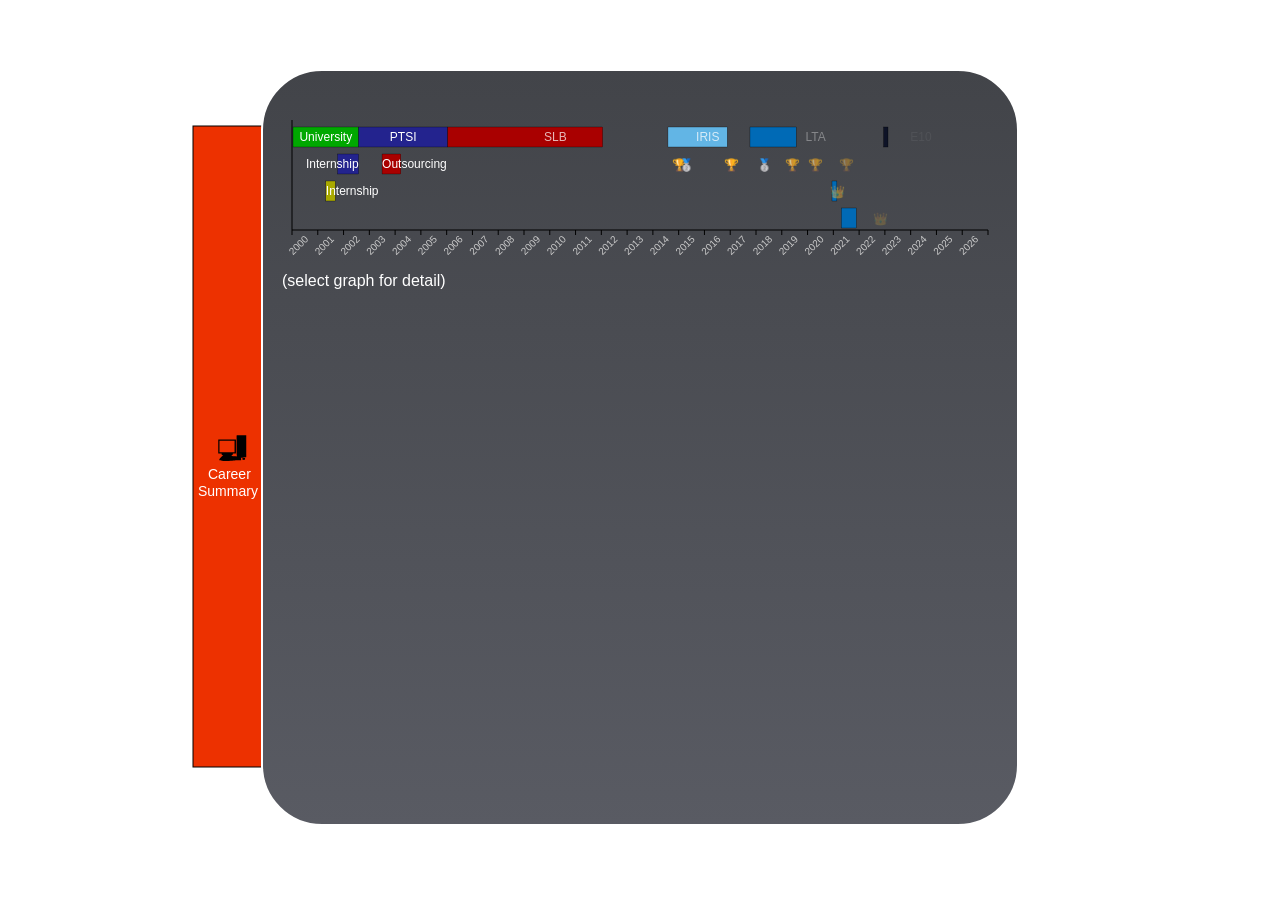
==== experienceRaphaelJS.html @ 3d3d7866 "Updates" ====
﻿<!DOCTYPE html>
<html xmlns="http://www.w3.org/1999/xhtml" height="100%">
<head>
    <title>Curriculum Vitae</title>
<!--    <script src="http://localhost:49689/raphael-min.js" type="text/javascript" charset="utf-8"></script>
    <script src="http://code.jquery.com/jquery-1.10.2.min.js" type="text/javascript" charset="utf-8"></script>
-->
	<script src="raphael-min.js" type="text/javascript" charset="utf-8"></script>
    <!-- <script src="jquery-1.10.2.min.js" type="text/javascript" charset="utf-8"></script> -->
	<script src="https://code.jquery.com/jquery-3.7.1.slim.min.js" integrity="sha256-kmHvs0B+OpCW5GVHUNjv9rOmY0IvSIRcf7zGUDTDQM8=" crossorigin="anonymous"></script>
	<script src="data.js" type="text/javascript" charset="utf-8"></script>
	<style type="text/css">
	#cvCanvas
	{
		-webkit-touch-callout: none;
		-webkit-user-select: none;
		-khtml-user-select: none;
		-moz-user-select: none;
		-ms-user-select: none;
		user-select: none;
	}
	</style>
</head>
<body style="background-color:background-color: rgba(255, 255, 255, 0);;margin:0;padding:0;" height="100%" onresize="onResize();">

<table width="100%" border="0" cellspacing="0" cellpadding="0">
	<tr>
		<td align="center">
			<table width="70%" border="0" cellspacing="0" cellpadding="0">
				<tr>
					<td>
						<div id="cvCanvas" style="width:100%;height:99vh;"></div>
					</td>
				</tr>
			</table>
		</td>
	</tr>
</table>

<!-- <div id="div_using" style="position: fixed !important; position: absolute; bottom: 1em;left: 1em;">
	<table width="100%" style="font: 12px Fontin-Sans, Arial; color: #fff">
		<tr>
			<td align="left">Using:</td>
		</tr>
	</table>
	<a href="http://raphaeljs.com/" target="_blank" tooltip="Raphael JS">
		<div style="width:50px; height:50px;">
			<svg viewBox="0 0 100 100" version="1.1" xmlns="http://www.w3.org/2000/svg" style="overflow: hidden; position: relative;"><desc style="-webkit-tap-highlight-color: rgba(0, 0, 0, 0);">Created with Raphaël 2.1.2</desc><defs style="-webkit-tap-highlight-color: rgba(0, 0, 0, 0);"></defs><path fill="#f89938" stroke="none" d="M49.973,94.128C44.760999999999996,94.128,39.86,92.099,36.174,88.411L11.424,63.661C7.734,59.976,5.701,55.074,5.701,49.859C5.701,44.643,7.734,39.74,11.425,36.053000000000004L36.175,11.304000000000006C39.861,7.617000000000006,44.76,5.589000000000006,49.973,5.589000000000006C55.185,5.589000000000006,60.086,7.617000000000006,63.772999999999996,11.303000000000006L88.52199999999999,36.05500000000001C92.21199999999999,39.73800000000001,94.24699999999999,44.641000000000005,94.24699999999999,49.858000000000004C94.24699999999999,55.075,92.21299999999998,59.977000000000004,88.52099999999999,63.663000000000004L63.772,88.411C60.086,92.099,55.185,94.128,49.973,94.128L49.973,94.128Z" style="-webkit-tap-highlight-color: rgba(0, 0, 0, 0);"></path><path fill="#3399ff" stroke="none" d="M33.014,23.398C33.014,14.032,40.607,6.439,49.973,6.439C59.34,6.439,66.932,14.032,66.932,23.398C66.932,32.765,59.34,40.357,49.973,40.357C40.606,40.358,33.014,32.765,33.014,23.398" style="-webkit-tap-highlight-color: rgba(0, 0, 0, 0);"></path><path fill="#333333" stroke="none" d="M93.816,61.314C96.046,57.943,97.24600000000001,53.994,97.24600000000001,49.859C97.24600000000001,44.288000000000004,95.07400000000001,39.053000000000004,91.13400000000001,35.121L64.707,8.691L64.69699999999999,8.701C60.92599999999999,4.924,55.71799999999999,2.5840000000000005,49.97199999999999,2.5840000000000005S39.019,4.925,35.249,8.702L35.24,8.692L8.813,35.118C4.872000000000001,39.055,2.7010000000000005,44.290000000000006,2.7010000000000005,49.859C2.7010000000000005,55.427,4.871,60.662000000000006,8.811,64.596L32.64,88.42500000000001C33.595,89.49700000000001,34.599000000000004,90.50000000000001,35.657000000000004,91.42200000000001C39.542,95.10300000000001,44.6,97.12700000000001,49.972,97.12700000000001C55.537,97.12700000000001,60.771,94.96000000000001,64.706,91.02300000000001L90.416,65.31400000000001C90.481,65.25000000000001,90.54599999999999,65.18400000000001,90.61099999999999,65.11900000000001L91.13199999999999,64.59900000000002C92.12499999999999,63.60800000000002,93.005,62.533000000000015,93.767,61.39200000000002C93.785,61.36700000000002,93.804,61.34300000000002,93.823,61.31800000000002L93.816,61.314ZM89.535,49.859C89.535,52.451,88.783,54.925000000000004,87.39099999999999,57.043C86.556,58.183,85.68499999999999,59.179,84.78699999999999,60.04L84.723,60.104C80.496,64.125,75.72,65.264,71.667,65.264C69.437,65.264,67.424,64.91799999999999,65.842,64.51899999999999C56.579,62.17899999999999,46.51,54.20799999999999,41.902,42.58299999999999C44.385,43.63199999999999,47.112,44.21199999999999,49.972,44.21199999999999C60.719,44.21199999999999,69.588,36.02499999999999,70.674,25.56199999999999L85.683,40.56999999999999C88.167,43.053,89.535,46.351,89.535,49.859ZM49.973,10.294C57.2,10.294,63.077,16.173000000000002,63.077,23.398C63.077,30.624,57.199,36.503,49.973,36.503C42.748,36.503,36.87,30.624000000000002,36.87,23.398C36.87,16.173,42.748,10.294,49.973,10.294ZM14.262,59.146C11.779,56.665,10.411000000000001,53.367000000000004,10.411000000000001,49.86C10.411000000000001,46.352,11.778000000000002,43.054,14.261000000000001,40.574L24.415,30.418999999999997C21.765,39.440999999999995,20.627,48.934999999999995,21.237,58.036C21.456,61.307,21.907999999999998,64.44500000000001,22.558,67.44L14.262,59.146ZM31.621,33.206C33.851,50.655,47.663,67.878,63.95399999999999,71.995C66.60799999999999,72.665,69.21,72.995,71.72699999999999,72.995C71.76299999999999,72.995,71.79999999999998,72.992,71.83599999999998,72.992L59.255999999999986,85.57300000000001C56.774999999999984,88.052,53.47799999999999,89.418,49.97199999999999,89.418C47.530999999999985,89.418,45.198999999999984,88.742,43.16699999999999,87.504L43.170999999999985,87.497C42.37099999999999,86.967,41.60899999999999,86.368,40.86799999999999,85.734C40.80999999999999,85.67699999999999,40.74799999999999,85.63,40.69099999999999,85.573L38.14899999999999,83.03099999999999C32.92199999999998,77.02999999999999,29.634999999999987,68.101,28.927999999999987,57.52099999999999C28.393,49.515,29.354,41.167,31.621,33.206" style="-webkit-tap-highlight-color: rgba(0, 0, 0, 0);"></path></svg>
		</div>
	</a>
</div> -->


<script type="text/javascript">
function WrapText(text, maxWidth)
{
	var words = text.split(" ");
	var t = paper.text(100, 100).attr('text-anchor', 'start');

	var tempText = "";
	for (var i=0; i<words.length; i++) {
	  t.attr("text", tempText + " " + words[i]);
	  if (t.getBBox().width > maxWidth) {
		tempText += "\n" + words[i];
	  } else {
		tempText += " " + words[i];
	  }
	}
	t.remove();
	return tempText;
}


function MonthDiff(d1, d2) {
    var months;
    months = (d2.getFullYear() - d1.getFullYear()) * 12;
    months -= d1.getMonth() + 1;
    months += d2.getMonth();
    return months <= 0 ? 0 : months;
}


function FormatProject(project) {
	var ret = project.description;
	if (project.tools)
		ret += "\nTools: " + project.tools;
	if (project.contextEngineering)
		ret += "\nContext Engineering: " + project.contextEngineering;
	if (project.languages)
		ret += "\nLanguages: " + project.languages;

	return ret;
}
function AssemblyTextForExperienceProjects(list) {
	return list.map((project, index) => FormatProject(project))
				.join('\n\t\n');
				// .reduce(function(pre, cur) {
				// 	return pre.concat(cur);
				// });
};

</script>


<script type="text/javascript">
	var buttonSize = 50;
	var mainWindowMargin = 70;
	var mainWindowRound = 60;

	var experienceYearStart = 2000;
	var experienceYearEnd = new Date().getFullYear();
	var experienceMonthEnd = new Date().getMonth() + 1;





	var graphPaddingLeft = 20;
	var graphPaddingBottom = 50;
	var numberGraphMarkersize = 9;
	var numberGraphMarkers = 5;
	var graphSeparator = 5;
	var selectedOptionColor = '#ED3100';

	var btnsFont = {font: "14px Fontin-Sans, Arial", fill: "#fff", "text-anchor": "start", opacity:0.3};
	var btnIconAttr = {fill: "#000", stroke: "none"};
	var defaultFontTitle = {font: "12px Arial", fill: "#fff", "text-anchor": "start"};
	var defaultFont = {font: "12px Arial", fill: "#ccc", "text-anchor": "start"};
	var experienceGraphFont = { font: "10px Arial", fill: "#ccc", "text-anchor": "middle" };
	var skillGraphFont = { font: "10px Arial", fill: "#ccc", "text-anchor": "end" };
	var graphFontYY = {font: "12px Arial", fill: "#ccc", "text-anchor": "start"};
	var graphFontXX = {font: "10px Arial", fill: "#ccc", "text-anchor": "end"};

	var windowRect = {
						x: mainWindowMargin + (mainWindowRound/2),
						y: mainWindowMargin + (mainWindowRound/2),
						w: $('#cvCanvas').width() - mainWindowMargin*2,
						//h: $('#cvCanvas').height() - mainWindowMargin*2
						h: document.documentElement.clientHeight - mainWindowMargin*2 - 5
					};
	var selectedOptionBtn = undefined;
	var selectedOptionTxt = undefined;
	var selectedOptionIcon = undefined;
	
	var workExperienceItem = new Array();
	var workExperienceLabel = null;
	var workExperienceLabelPosX = null;
	var workExperienceLabelPosY = null;
	var workExperienceDescription = null;
	var visibleMainControls = null;

	
	
	

	//verify if browser supports SVG
	if (!Raphael.svg && !Raphael.vml)
	{
		alert("Sorry. You browser does not support SVG or VML.");
	}
	else
	{
		// Creates canvas
		var paper = Raphael("cvCanvas", windowRect.w + mainWindowMargin*2, windowRect.h + mainWindowMargin*2); // id, w, h


		function showWorkExperienceDescription(pos) {
			var loc = WrapText(experience[pos].local, windowRect.w - (mainWindowMargin*3));
			var projectsText = AssemblyTextForExperienceProjects(experience[pos].projects);
			var desc = WrapText(projectsText, windowRect.w - (mainWindowMargin*3));
			
			var posLoc = workExperienceLabelPosY - 40 - ((loc.split("\n").length/2) * (12)) + (loc.split("\n").length * (16));
			var posDesc = workExperienceLabelPosY -
				((desc.split("\n").length/2) * (12)) + (desc.split("\n").length * (12 + 1));
			if (loc.split("\n").length > 1)
				posDesc += (loc.split("\n").length * 12);

			var animWE1 = Raphael.animation({x: workExperienceLabelPosX+30, opacity:0}, 200, 'linear',
				function() { this.attr({ x:workExperienceLabelPosX, y: posLoc, text: loc })});
			var animWE2 = Raphael.animation({opacity:1}, 0, 'linear',
				function() { workExperienceDescription.attr({ opacity:1, text: desc, y: posDesc })});
			var animated1 = workExperienceLabel.animate(animWE1); // run the given animation immediately
			var animated2 = workExperienceLabel.animate(animWE2.delay(300)); // r

			
			workExperienceDescription.animateWith(animated1, animWE1, {opacity:0}); // run the given animation immediately
		}
		function SetWorkExperience() {
			var newVisibleMainControls = paper.set();

			var numberGraphExpYearSpace = ((windowRect.x + windowRect.w - mainWindowRound) - (windowRect.x)) / ((experienceYearEnd+1) - experienceYearStart);

			var maxRows = 0;
			for (var i = 0; i < experience.length; i++) {
				if (maxRows < parseInt(experience[i].row))
					maxRows = parseInt(experience[i].row);
			}
			maxRows++;
			var graphSetYPos = maxRows * 22;


			workExperienceLabel = paper.text(windowRect.x-10, windowRect.y+20+graphSetYPos+50,"(select graph for detail)").attr(graphFontYY).attr({'text-anchor': 'start'});
			workExperienceLabelPosX = workExperienceLabel.getBBox().x;
			workExperienceDescription = paper.text(windowRect.x-10, windowRect.y+20+graphSetYPos+85,"\u00a0").attr(graphFontYY).attr({'text-anchor': 'start'});
			workExperienceLabelPosY = workExperienceDescription.getBBox().y;
			newVisibleMainControls.push(
				workExperienceLabel.attr({ font: "16px Fontin-Sans, Arial", fill: "#fff", "text-anchor": 'start', opacity:1 }),
				workExperienceDescription.attr({ font: "12px Fontin-Sans, Arial", fill: "#ccc", "text-anchor": 'start', opacity:1 })
			);

			
			for (var i = 0; i < experience.length; i++) {
			    var yearInit = Math.floor(experience[i].init);
			    var monthInit = experience[i].init.toString().replace(/^[^\.]+/, '0')*100;

				var yearEnd = experienceYearEnd;
				var monthEnd = experienceMonthEnd;
				if (experience[i].end !== undefined) {
					yearEnd = Math.floor(experience[i].end);
					monthEnd = experience[i].end.toString().replace(/^[^\.]+/, '0')*100;
				}

				var dateInit = new Date(yearInit, monthInit-1, 1);
				var dateEnd = new Date(yearEnd, monthEnd-1, 1);
				var difMonths = MonthDiff(dateInit, dateEnd);

				var animGraph = Raphael.animation({ width: ((yearEnd - experienceYearStart + ((monthEnd - 1) / 11)) * numberGraphExpYearSpace) - ((yearInit - experienceYearStart + ((monthInit - 1) / 11)) * numberGraphExpYearSpace) },
					300 + difMonths * 10);
				var animText = Raphael.animation({ opacity: 1 },
					300 + difMonths * 10);

				var color = Raphael.getRGB(experience[i].color);
				var hslColor = Raphael.rgb2hsb(color.r, color.g, color.b);
				var hightlightColor = Raphael.hsb2rgb(hslColor.h, hslColor.s, parseFloat(hslColor.b)+experience[i].hightlightBrightness).hex;
				workExperienceItem[i] = paper.rect(windowRect.x + 1 + ((yearInit - experienceYearStart + ((monthInit - 1) / 11)) * numberGraphExpYearSpace),
                        windowRect.y + (experience[i].row*27),
                        0,
                        20,
                        0)
                        .attr({ "stroke-width": "0.3", fill: experience[i].color, title: experience[i].local })
						.data({"pos": i, "defColor": experience[i].color, "hightlightColor": hightlightColor})
						.animate(animGraph.delay(((yearInit - experienceYearStart + ((monthInit - 1) / 11)) * numberGraphExpYearSpace*2)))
						.mouseover(function() { this.animate( {fill: this.data("hightlightColor")} , 200)} )
						.mouseout(function() { this.animate( {fill: this.data("defColor")}, 200 )} )
						.click(function() { showWorkExperienceDescription(this.data("pos")) });

			    newVisibleMainControls.push(
					workExperienceItem[i],
					paper.text(
						windowRect.x + 1 + ((yearInit - experienceYearStart + ((monthInit - 1) / 11)) * numberGraphExpYearSpace)
							+ ((experience[i].textalign == "start") ? 0 :
								((experience[i].textalign == "end") ? 
									((((yearEnd - experienceYearStart + ((monthEnd - 1) / 11)) * numberGraphExpYearSpace) - ((yearInit - experienceYearStart + ((monthInit - 1) / 11)) * numberGraphExpYearSpace)))
									:
								((((yearEnd - experienceYearStart + ((monthEnd - 1) / 11)) * numberGraphExpYearSpace) - ((yearInit - experienceYearStart + ((monthInit - 1) / 11)) * numberGraphExpYearSpace)) / 2))),
						windowRect.y + (experience[i].row*27) + 10,
						experience[i].abrev)
						.attr({ font: "12px Fontin-Sans, Arial", fill: "#fff", "text-anchor": experience[i].textalign, opacity:0, title: experience[i].local })
						.data({"pos": i, "defColor": experience[i].color, "hightlightColor": hightlightColor})
						.animate(animText.delay(((yearInit - experienceYearStart + ((monthInit - 1) / 11)) * numberGraphExpYearSpace*2)))
						.mouseover(function() { workExperienceItem[this.data("pos")].animate( {fill: this.data("hightlightColor")} , 200)} )
						.mouseout(function() { workExperienceItem[this.data("pos")].animate( {fill: this.data("defColor") }, 200 )} )
						.click(function() { showWorkExperienceDescription(this.data("pos")) })
				);
			}


			newVisibleMainControls.push(
				paper.path("M" + (windowRect.x) + "," + (windowRect.y+20)
					+ "," + (windowRect.x) + "," + (windowRect.y+20+graphSetYPos)
					+ " " + (windowRect.x+windowRect.w-mainWindowRound) + "," +(windowRect.y+20+graphSetYPos)) // graph xx,yy
//				,paper.text(windowRect.x+(windowRect.w/2)-mainWindowRound, windowRect.y+20+graphSetYPos+30,"Years").attr(graphFontYY) // text "Years"
			);

			for (var i = experienceYearStart; i <= (experienceYearEnd+1); i++) {
			    newVisibleMainControls.push(
			        paper.path("M" + (windowRect.x + ((i - experienceYearStart) * numberGraphExpYearSpace)) + "," + (windowRect.y + 20 + graphSetYPos) + ","
                        + (windowRect.x + ((i - experienceYearStart) * numberGraphExpYearSpace)) + "," + (windowRect.y + 20 + graphSetYPos + 5))
                );
			    if (i < (experienceYearEnd+1)) {
			        newVisibleMainControls.push(
			            paper.text(windowRect.x + ((i - experienceYearStart) * numberGraphExpYearSpace) + (numberGraphExpYearSpace / 4), windowRect.y + 25 + graphSetYPos + 10, i).attr(experienceGraphFont).attr({transform:"r315"}) // add nº year
                    );
			    }
			}

			
			newVisibleMainControls.changeWindow();
		}


		///////////////////////////
		/// END OF MAIN BUTTONS ///
		///////////////////////////





		Raphael.st.btnSet = function(fnBtn, btn, icon, overColor, outColor, txt) {
			this.attr({ cursor: "hand"})
				.click(function () {
						if (selectedOptionBtn != undefined)
						{
							var oldBtn = selectedOptionBtn;
							var oldTxt = selectedOptionTxt;
							var oldIcon = selectedOptionIcon;
							oldBtn.animate({fill: outColor}, 300);
							oldTxt.animate({opacity: 0.3}, 300);

							oldBtn.mouseover(function () { oldBtn.animate({fill: overColor}, 300); oldTxt.animate({opacity: 1}, 300); })
								.mouseout(function () { oldBtn.animate({fill: outColor}, 300); oldTxt.animate({opacity: 0.3}, 300); });

							oldTxt.mouseover(function () { oldBtn.animate({fill: overColor}, 300); oldTxt.animate({opacity: 1}, 300); })
								.mouseout(function () { oldBtn.animate({fill: outColor}, 300); oldTxt.animate({opacity: 0.3}, 300); });

							oldIcon.mouseover(function () { oldBtn.animate({fill: overColor}, 300); oldTxt.animate({opacity: 1}, 300); })
								.mouseout(function () { oldBtn.animate({fill: outColor}, 300); oldTxt.animate({opacity: 0.3}, 300); });
						}
						selectedOptionBtn = btn;
						selectedOptionTxt = txt;
						selectedOptionIcon = icon;

						btn.stop().animate({fill: selectedOptionColor}, 300);
						txt.stop().animate({opacity: 1}, 300);
						btn.unmouseover()
							.unmouseout();
						txt.unmouseover()
							.unmouseout();
						icon.unmouseover()
							.unmouseout();

						fnBtn();
					})
				.mouseover(function () { btn.animate({fill: overColor}, 300); txt.animate({opacity: 1}, 300); })
				.mouseout(function () { btn.animate({fill: outColor}, 300); txt.animate({opacity: 0.3}, 300); });
		};



		Raphael.st.changeWindow = function() {
			if (visibleMainControls != null) {
				visibleMainControls.forEach(function (el){el.animate({"fill-opacity": 0.0, opacity: 0.0},500,"backOut");});
			}
			this.animate({"fill-opacity":1.0},500,"backIn");

			visibleMainControls = this;
		};



		function Start()
			{
			// button "Work Experience"
			var btnWorkExperience = paper.rect(1,1+buttonSize*2.5,buttonSize*2.5,$('#cvCanvas').height()-buttonSize*2*2.5,0)
				.attr({ fill: '#A50' });
			var txtWorkExperience = paper.set();
			txtWorkExperience.push(
				paper.text(1+(buttonSize/2)-10, $('#cvCanvas').height()/2 + (buttonSize/2)+3, "Career").attr(btnsFont),
				paper.text(1+(buttonSize/2)-20, $('#cvCanvas').height()/2 + (buttonSize/2) + 20, "Summary").attr(btnsFont)
			);
			txtWorkExperience.attr(btnsFont);
			var iconWorkExperience = paper.path("M29.249,3.14h-9.188l-0.459,0.459v18.225l0.33,2.389H19.57v0.245h-0.307v-0.306h-0.611v0.244h-0.311v-0.367h-0.486v0.307h-1.104l-2.022-0.367v-0.92h0.858l0.302-1.47h2.728c0.188,0,0.339-0.152,0.339-0.339V7.828c0-0.187-0.149-0.338-0.339-0.338H1.591c-0.187,0-0.339,0.152-0.339,0.338V21.24c0,0.187,0.152,0.339,0.339,0.339h3.016l0.199,1.47h1.409l-3.4,3.4L2.11,27.951c0,0,2.941,1.102,6.678,1.102c3.737,0,9.679-0.857,10.476-0.857s4.84,0,4.84,0v-1.225l-0.137-1.068h1.744c-0.2,0.106-0.322,0.244-0.322,0.396v0.979c0,0.341,0.604,0.613,1.352,0.613c0.742,0,1.348-0.272,1.348-0.613v-0.979c0-0.339-0.604-0.611-1.348-0.611c-0.188,0-0.364,0.019-0.525,0.049v-0.17h-2.29l-0.055-0.432h5.382L29.249,3.14L29.249,3.14zM2.478,20.17V8.714h15.07V20.17H2.478z")
				.attr(btnIconAttr)
				.translate(buttonSize/2, $('#cvCanvas').height()/2 - 13.5);
			var setWorkExperience = paper.set();
			setWorkExperience.push(btnWorkExperience,
				txtWorkExperience,
				iconWorkExperience
			);
			setWorkExperience.btnSet(SetWorkExperience, btnWorkExperience, iconWorkExperience, '#E60', '#A50', txtWorkExperience);

			// main window
			var mainWindow = paper.rect(windowRect.x-(mainWindowRound/2), windowRect.y-(mainWindowRound/2), windowRect.w, windowRect.h, mainWindowRound)
					.attr({ fill: [90, '#595B63', '#424449'].join("-"), stroke: "#fff", "fill-opacity": 1, "stroke-width": 2 });


			//SetHome();
			var evObj = document.createEvent('MouseEvents'); 
			evObj.initEvent('click', true, false); 
			btnWorkExperience?.node?.dispatchEvent(evObj);
			
			// console.log(evObj);
			// evObj.dispose();
		}

		
		Start();
	}
	
	
	function onResize()
	{
		if (!Raphael.svg && !Raphael.vml)
		{
//			alert("Sorry. You browser does not support SVG or VML.");
		}
		else
		{
			windowRect = {
				x: mainWindowMargin + (mainWindowRound/2),
				y: mainWindowMargin + (mainWindowRound/2),
				w: $('#cvCanvas').width() - mainWindowMargin*2,
				//h: $('#cvCanvas').height() - mainWindowMargin*2
				h: document.documentElement.clientHeight - mainWindowMargin*2 - 5
			};
		
			paper.remove();


			selectedOptionBtn = undefined;
			selectedOptionTxt = undefined;

			workExperienceItem = new Array();
			workExperienceLabel = null;
			workExperienceLabelPosX = null;
			workExperienceLabelPosY = null;
			workExperienceDescription = null;
			visibleMainControls = null;


			// Creates canvas
			paper = Raphael("cvCanvas", windowRect.w + mainWindowMargin*2, windowRect.h + mainWindowMargin*2); // id, w, h
		}

		Start();
	}
</script>




</body>
</html>
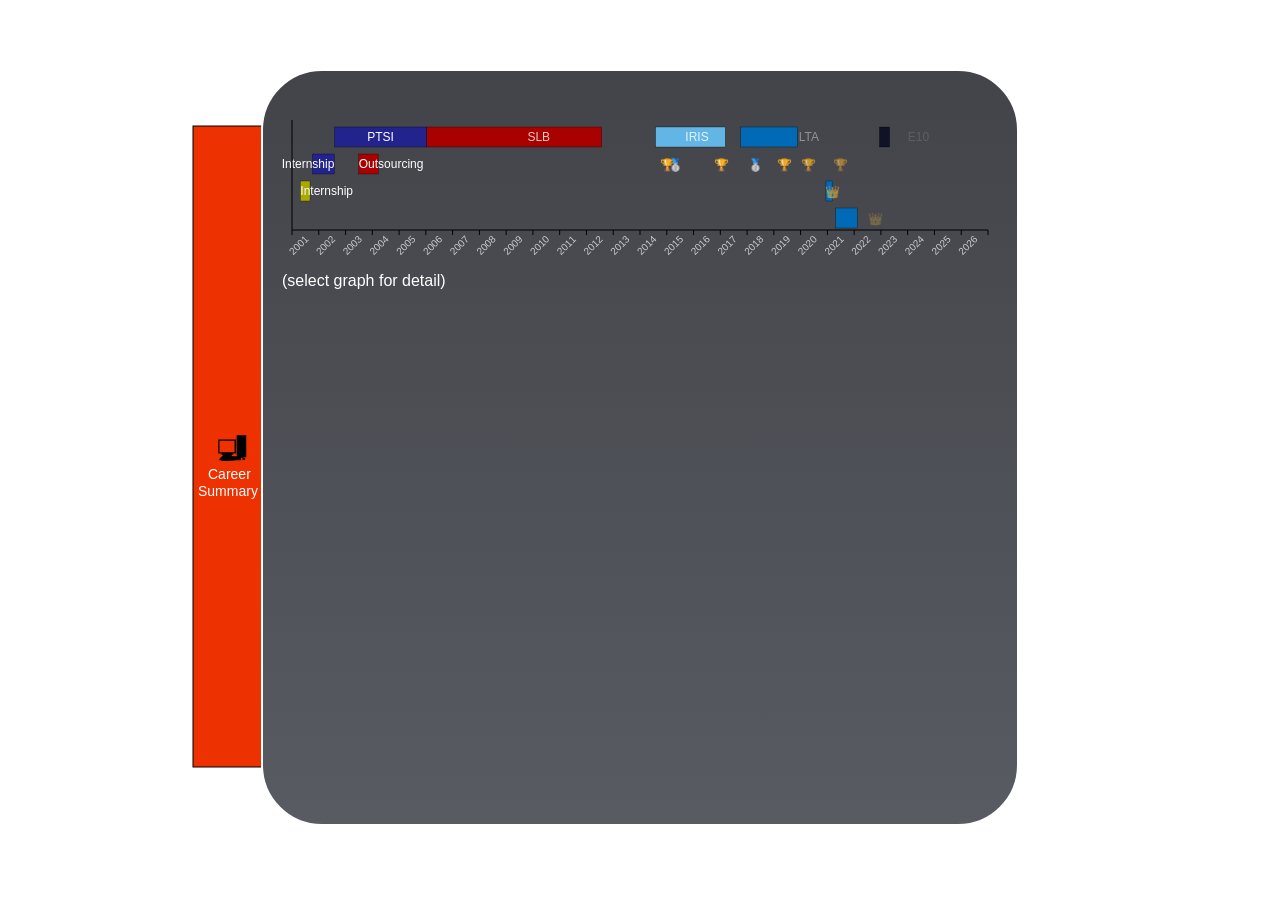
==== commit fc28de51: "Updates" ====
--- a/experienceRaphaelJS.html
+++ b/experienceRaphaelJS.html
@@ -107,7 +107,7 @@
 	var mainWindowMargin = 70;
 	var mainWindowRound = 60;
 
-	var experienceYearStart = 2000;
+	var experienceYearStart = 2001;
 	var experienceYearEnd = new Date().getFullYear();
 	var experienceMonthEnd = new Date().getMonth() + 1;
 
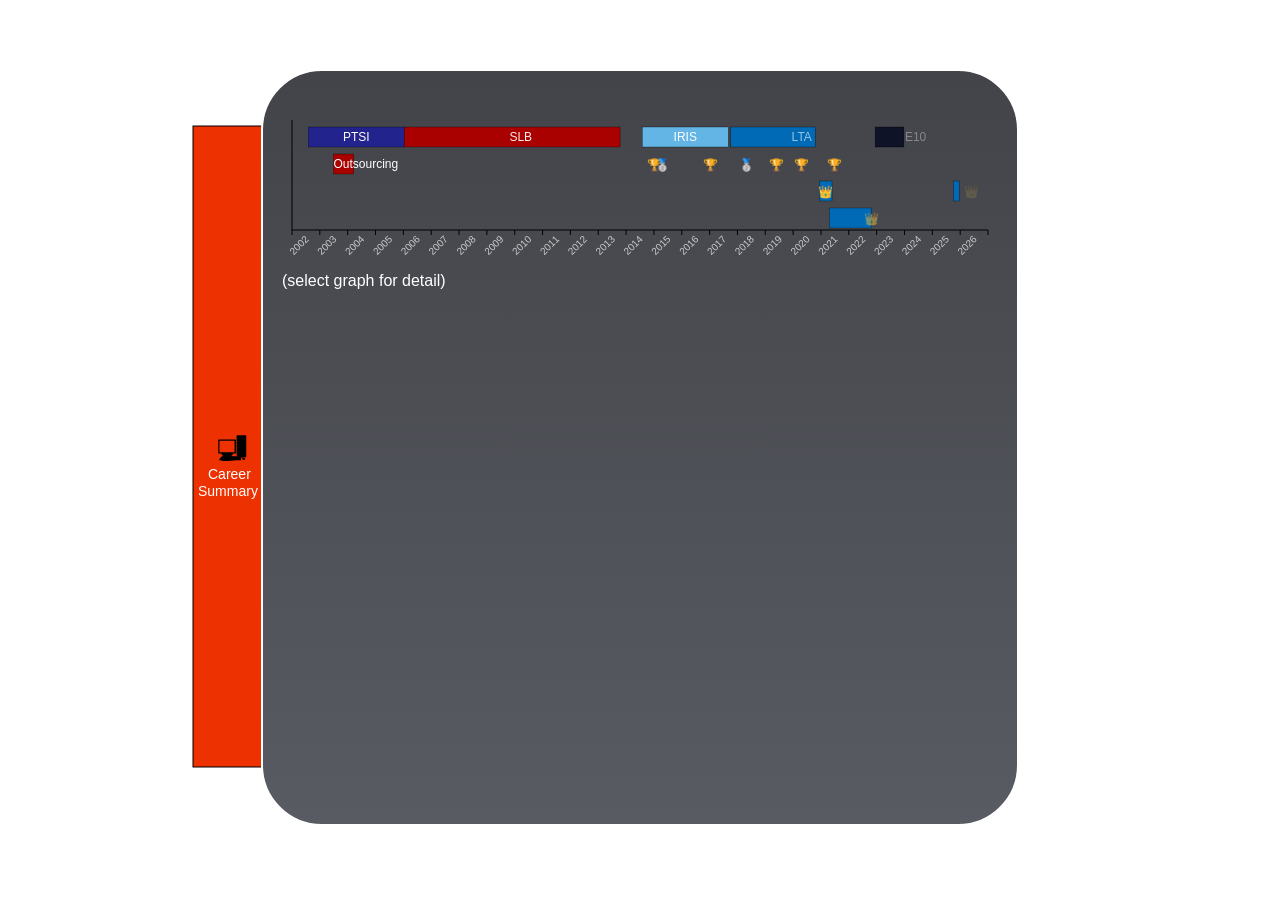
==== commit fb0b6c74: "Updates" ====
--- a/experienceRaphaelJS.html
+++ b/experienceRaphaelJS.html
@@ -107,7 +107,7 @@
 	var mainWindowMargin = 70;
 	var mainWindowRound = 60;
 
-	var experienceYearStart = 2001;
+	var experienceYearStart = 2002;
 	var experienceYearEnd = new Date().getFullYear();
 	var experienceMonthEnd = new Date().getMonth() + 1;
 
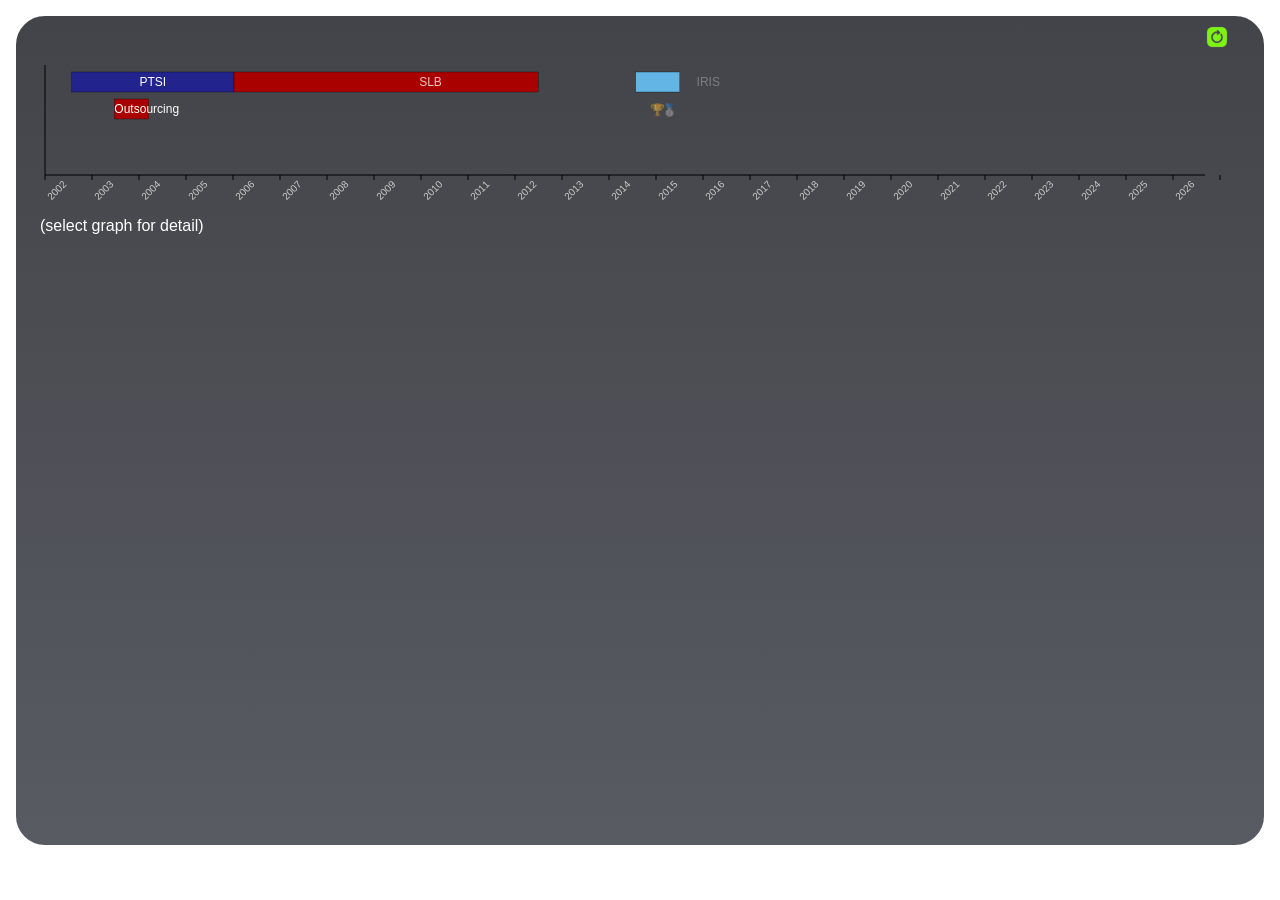
==== commit 1bc14b7b: "Updates" ====
--- a/experienceRaphaelJS.html
+++ b/experienceRaphaelJS.html
@@ -21,12 +21,12 @@
 	}
 	</style>
 </head>
-<body style="background-color:background-color: rgba(255, 255, 255, 0);;margin:0;padding:0;" height="100%" onresize="onResize();">
+<body style="background-color:background-color: rgba(255, 255, 255, 0);margin:0;padding:0;" height="100%" onresize="onResize();">
 
 <table width="100%" border="0" cellspacing="0" cellpadding="0">
 	<tr>
 		<td align="center">
-			<table width="70%" border="0" cellspacing="0" cellpadding="0">
+			<table width="100%" border="0" cellspacing="0" cellpadding="0">
 				<tr>
 					<td>
 						<div id="cvCanvas" style="width:100%;height:99vh;"></div>
@@ -37,20 +37,6 @@
 	</tr>
 </table>
 
-<!-- <div id="div_using" style="position: fixed !important; position: absolute; bottom: 1em;left: 1em;">
-	<table width="100%" style="font: 12px Fontin-Sans, Arial; color: #fff">
-		<tr>
-			<td align="left">Using:</td>
-		</tr>
-	</table>
-	<a href="http://raphaeljs.com/" target="_blank" tooltip="Raphael JS">
-		<div style="width:50px; height:50px;">
-			<svg viewBox="0 0 100 100" version="1.1" xmlns="http://www.w3.org/2000/svg" style="overflow: hidden; position: relative;"><desc style="-webkit-tap-highlight-color: rgba(0, 0, 0, 0);">Created with Raphaël 2.1.2</desc><defs style="-webkit-tap-highlight-color: rgba(0, 0, 0, 0);"></defs><path fill="#f89938" stroke="none" d="M49.973,94.128C44.760999999999996,94.128,39.86,92.099,36.174,88.411L11.424,63.661C7.734,59.976,5.701,55.074,5.701,49.859C5.701,44.643,7.734,39.74,11.425,36.053000000000004L36.175,11.304000000000006C39.861,7.617000000000006,44.76,5.589000000000006,49.973,5.589000000000006C55.185,5.589000000000006,60.086,7.617000000000006,63.772999999999996,11.303000000000006L88.52199999999999,36.05500000000001C92.21199999999999,39.73800000000001,94.24699999999999,44.641000000000005,94.24699999999999,49.858000000000004C94.24699999999999,55.075,92.21299999999998,59.977000000000004,88.52099999999999,63.663000000000004L63.772,88.411C60.086,92.099,55.185,94.128,49.973,94.128L49.973,94.128Z" style="-webkit-tap-highlight-color: rgba(0, 0, 0, 0);"></path><path fill="#3399ff" stroke="none" d="M33.014,23.398C33.014,14.032,40.607,6.439,49.973,6.439C59.34,6.439,66.932,14.032,66.932,23.398C66.932,32.765,59.34,40.357,49.973,40.357C40.606,40.358,33.014,32.765,33.014,23.398" style="-webkit-tap-highlight-color: rgba(0, 0, 0, 0);"></path><path fill="#333333" stroke="none" d="M93.816,61.314C96.046,57.943,97.24600000000001,53.994,97.24600000000001,49.859C97.24600000000001,44.288000000000004,95.07400000000001,39.053000000000004,91.13400000000001,35.121L64.707,8.691L64.69699999999999,8.701C60.92599999999999,4.924,55.71799999999999,2.5840000000000005,49.97199999999999,2.5840000000000005S39.019,4.925,35.249,8.702L35.24,8.692L8.813,35.118C4.872000000000001,39.055,2.7010000000000005,44.290000000000006,2.7010000000000005,49.859C2.7010000000000005,55.427,4.871,60.662000000000006,8.811,64.596L32.64,88.42500000000001C33.595,89.49700000000001,34.599000000000004,90.50000000000001,35.657000000000004,91.42200000000001C39.542,95.10300000000001,44.6,97.12700000000001,49.972,97.12700000000001C55.537,97.12700000000001,60.771,94.96000000000001,64.706,91.02300000000001L90.416,65.31400000000001C90.481,65.25000000000001,90.54599999999999,65.18400000000001,90.61099999999999,65.11900000000001L91.13199999999999,64.59900000000002C92.12499999999999,63.60800000000002,93.005,62.533000000000015,93.767,61.39200000000002C93.785,61.36700000000002,93.804,61.34300000000002,93.823,61.31800000000002L93.816,61.314ZM89.535,49.859C89.535,52.451,88.783,54.925000000000004,87.39099999999999,57.043C86.556,58.183,85.68499999999999,59.179,84.78699999999999,60.04L84.723,60.104C80.496,64.125,75.72,65.264,71.667,65.264C69.437,65.264,67.424,64.91799999999999,65.842,64.51899999999999C56.579,62.17899999999999,46.51,54.20799999999999,41.902,42.58299999999999C44.385,43.63199999999999,47.112,44.21199999999999,49.972,44.21199999999999C60.719,44.21199999999999,69.588,36.02499999999999,70.674,25.56199999999999L85.683,40.56999999999999C88.167,43.053,89.535,46.351,89.535,49.859ZM49.973,10.294C57.2,10.294,63.077,16.173000000000002,63.077,23.398C63.077,30.624,57.199,36.503,49.973,36.503C42.748,36.503,36.87,30.624000000000002,36.87,23.398C36.87,16.173,42.748,10.294,49.973,10.294ZM14.262,59.146C11.779,56.665,10.411000000000001,53.367000000000004,10.411000000000001,49.86C10.411000000000001,46.352,11.778000000000002,43.054,14.261000000000001,40.574L24.415,30.418999999999997C21.765,39.440999999999995,20.627,48.934999999999995,21.237,58.036C21.456,61.307,21.907999999999998,64.44500000000001,22.558,67.44L14.262,59.146ZM31.621,33.206C33.851,50.655,47.663,67.878,63.95399999999999,71.995C66.60799999999999,72.665,69.21,72.995,71.72699999999999,72.995C71.76299999999999,72.995,71.79999999999998,72.992,71.83599999999998,72.992L59.255999999999986,85.57300000000001C56.774999999999984,88.052,53.47799999999999,89.418,49.97199999999999,89.418C47.530999999999985,89.418,45.198999999999984,88.742,43.16699999999999,87.504L43.170999999999985,87.497C42.37099999999999,86.967,41.60899999999999,86.368,40.86799999999999,85.734C40.80999999999999,85.67699999999999,40.74799999999999,85.63,40.69099999999999,85.573L38.14899999999999,83.03099999999999C32.92199999999998,77.02999999999999,29.634999999999987,68.101,28.927999999999987,57.52099999999999C28.393,49.515,29.354,41.167,31.621,33.206" style="-webkit-tap-highlight-color: rgba(0, 0, 0, 0);"></path></svg>
-		</div>
-	</a>
-</div> -->
-
-
 <script type="text/javascript">
 function WrapText(text, maxWidth)
 {
@@ -69,17 +55,6 @@
 	t.remove();
 	return tempText;
 }
-
-
-function MonthDiff(d1, d2) {
-    var months;
-    months = (d2.getFullYear() - d1.getFullYear()) * 12;
-    months -= d1.getMonth() + 1;
-    months += d2.getMonth();
-    return months <= 0 ? 0 : months;
-}
-
-
 function FormatProject(project) {
 	var ret = project.description;
 	if (project.tools)
@@ -94,25 +69,24 @@
 function AssemblyTextForExperienceProjects(list) {
 	return list.map((project, index) => FormatProject(project))
 				.join('\n\t\n');
-				// .reduce(function(pre, cur) {
-				// 	return pre.concat(cur);
-				// });
 };
 
-</script>
-
-
-<script type="text/javascript">
-	var buttonSize = 50;
-	var mainWindowMargin = 70;
-	var mainWindowRound = 60;
+
+function MonthDiff(d1, d2) {
+    var months;
+    months = (d2.getFullYear() - d1.getFullYear()) * 12;
+    months -= d1.getMonth() + 1;
+    months += d2.getMonth();
+    return months <= 0 ? 0 : months;
+}
+
+	var buttonSize = 25;
+	var mainWindowMargin = 30;
+	var mainWindowRound = 30;
 
 	var experienceYearStart = 2002;
 	var experienceYearEnd = new Date().getFullYear();
 	var experienceMonthEnd = new Date().getMonth() + 1;
-
-
-
 
 
 	var graphPaddingLeft = 20;
@@ -123,7 +97,9 @@
 	var selectedOptionColor = '#ED3100';
 
 	var btnsFont = {font: "14px Fontin-Sans, Arial", fill: "#fff", "text-anchor": "start", opacity:0.3};
-	var btnIconAttr = {fill: "#000", stroke: "none"};
+	var btnRefreshAttr = {fill: "rgba(125, 243, 16, 0)", stroke: "#777", "stroke-width": "0"};
+	var btnIconAttr = {fill: "#7DF310", stroke: "#777", "stroke-width": "0.3"};
+	var btnIconAttrHighlight = {fill: "#DAF310", stroke: "#777", "stroke-width": "0.3"};
 	var defaultFontTitle = {font: "12px Arial", fill: "#fff", "text-anchor": "start"};
 	var defaultFont = {font: "12px Arial", fill: "#ccc", "text-anchor": "start"};
 	var experienceGraphFont = { font: "10px Arial", fill: "#ccc", "text-anchor": "middle" };
@@ -135,7 +111,6 @@
 						x: mainWindowMargin + (mainWindowRound/2),
 						y: mainWindowMargin + (mainWindowRound/2),
 						w: $('#cvCanvas').width() - mainWindowMargin*2,
-						//h: $('#cvCanvas').height() - mainWindowMargin*2
 						h: document.documentElement.clientHeight - mainWindowMargin*2 - 5
 					};
 	var selectedOptionBtn = undefined;
@@ -161,13 +136,21 @@
 	else
 	{
 		// Creates canvas
-		var paper = Raphael("cvCanvas", windowRect.w + mainWindowMargin*2, windowRect.h + mainWindowMargin*2); // id, w, h
+		var canvasWidth = windowRect.w + mainWindowMargin*2;
+		var canvasHeigth = windowRect.h + mainWindowMargin*2;
+		if (canvasWidth < 0)
+			canvasWidth = window.outerWidth + mainWindowMargin*2;
+		if (canvasHeigth < 0)
+			canvasHeigth = window.outerHeight + mainWindowMargin*2;
+		var paper = Raphael("cvCanvas", canvasWidth, canvasHeigth); // id, w, h
 
 
 		function showWorkExperienceDescription(pos) {
-			var loc = WrapText(experience[pos].local, windowRect.w - (mainWindowMargin*3));
+			var maxTextWidth = window.outerWidth - (mainWindowRound * 3) - (mainWindowMargin * 3);
+			if (window.outerWidth > 765) maxTextWidth = maxTextWidth * 0.9;
+			var loc = WrapText(experience[pos].local, windowRect.w - (mainWindowMargin*5));
 			var projectsText = AssemblyTextForExperienceProjects(experience[pos].projects);
-			var desc = WrapText(projectsText, windowRect.w - (mainWindowMargin*3));
+			var desc = WrapText(projectsText, maxTextWidth);
 			
 			var posLoc = workExperienceLabelPosY - 40 - ((loc.split("\n").length/2) * (12)) + (loc.split("\n").length * (16));
 			var posDesc = workExperienceLabelPosY -
@@ -181,14 +164,13 @@
 				function() { workExperienceDescription.attr({ opacity:1, text: desc, y: posDesc })});
 			var animated1 = workExperienceLabel.animate(animWE1); // run the given animation immediately
 			var animated2 = workExperienceLabel.animate(animWE2.delay(300)); // r
-
 			
 			workExperienceDescription.animateWith(animated1, animWE1, {opacity:0}); // run the given animation immediately
 		}
 		function SetWorkExperience() {
 			var newVisibleMainControls = paper.set();
 
-			var numberGraphExpYearSpace = ((windowRect.x + windowRect.w - mainWindowRound) - (windowRect.x)) / ((experienceYearEnd+1) - experienceYearStart);
+			var numberGraphExpYearSpace = ((windowRect.x + windowRect.w - (mainWindowRound * 2)) - (mainWindowRound)) / ((experienceYearEnd+1) - experienceYearStart);
 
 			var maxRows = 0;
 			for (var i = 0; i < experience.length; i++) {
@@ -199,9 +181,9 @@
 			var graphSetYPos = maxRows * 22;
 
 
-			workExperienceLabel = paper.text(windowRect.x-10, windowRect.y+20+graphSetYPos+50,"(select graph for detail)").attr(graphFontYY).attr({'text-anchor': 'start'});
+			workExperienceLabel = paper.text(windowRect.x-5, windowRect.y+20+graphSetYPos+50,"(select graph for detail)").attr(graphFontYY).attr({'text-anchor': 'start'});
 			workExperienceLabelPosX = workExperienceLabel.getBBox().x;
-			workExperienceDescription = paper.text(windowRect.x-10, windowRect.y+20+graphSetYPos+85,"\u00a0").attr(graphFontYY).attr({'text-anchor': 'start'});
+			workExperienceDescription = paper.text(windowRect.x-5, windowRect.y+20+graphSetYPos+85,"\u00a0").attr(graphFontYY).attr({'text-anchor': 'start'});
 			workExperienceLabelPosY = workExperienceDescription.getBBox().y;
 			newVisibleMainControls.push(
 				workExperienceLabel.attr({ font: "16px Fontin-Sans, Arial", fill: "#fff", "text-anchor": 'start', opacity:1 }),
@@ -224,7 +206,9 @@
 				var dateEnd = new Date(yearEnd, monthEnd-1, 1);
 				var difMonths = MonthDiff(dateInit, dateEnd);
 
-				var animGraph = Raphael.animation({ width: ((yearEnd - experienceYearStart + ((monthEnd - 1) / 11)) * numberGraphExpYearSpace) - ((yearInit - experienceYearStart + ((monthInit - 1) / 11)) * numberGraphExpYearSpace) },
+				var animWidth = ((yearEnd - experienceYearStart + ((monthEnd - 1) / 11)) * numberGraphExpYearSpace) - ((yearInit - experienceYearStart + ((monthInit - 1) / 11)) * numberGraphExpYearSpace);
+				if (animWidth < 0) animWidth = 0;
+				var animGraph = Raphael.animation({ width: animWidth },
 					300 + difMonths * 10);
 				var animText = Raphael.animation({ opacity: 1 },
 					300 + difMonths * 10);
@@ -264,12 +248,11 @@
 				);
 			}
 
-
+ 			// graph xx,yy
 			newVisibleMainControls.push(
 				paper.path("M" + (windowRect.x) + "," + (windowRect.y+20)
 					+ "," + (windowRect.x) + "," + (windowRect.y+20+graphSetYPos)
-					+ " " + (windowRect.x+windowRect.w-mainWindowRound) + "," +(windowRect.y+20+graphSetYPos)) // graph xx,yy
-//				,paper.text(windowRect.x+(windowRect.w/2)-mainWindowRound, windowRect.y+20+graphSetYPos+30,"Years").attr(graphFontYY) // text "Years"
+					+ " " + (windowRect.x+windowRect.w-(mainWindowRound*2)) + "," +(windowRect.y+20+graphSetYPos))
 			);
 
 			for (var i = experienceYearStart; i <= (experienceYearEnd+1); i++) {
@@ -283,9 +266,26 @@
                     );
 			    }
 			}
-
 			
 			newVisibleMainControls.changeWindow();
+		}
+		function ShowRefreshButton() {
+			var btnWorkExperience = paper.rect($('#cvCanvas').width() - (buttonSize * 3),25,buttonSize,buttonSize,0).attr(btnRefreshAttr);
+			var iconWorkExperience = paper.path("M16.19 2H7.81C4.17 2 2 4.17 2 7.81V16.18C2 19.83 4.17 22 7.81 22H16.18C19.82 22 21.99 19.83 21.99 16.19V7.81C22 4.17 19.83 2 16.19 2ZM12 18.01C8.83 18.01 6.25 15.43 6.25 12.26C6.25 9.09 8.83 6.51 12 6.51C12.14 6.51 12.29 6.53 12.43 6.54L12.15 6.22C11.88 5.91 11.91 5.43 12.22 5.16C12.53 4.89 13.01 4.92 13.28 5.23L14.95 7.14C14.96 7.15 14.96 7.16 14.97 7.17C14.98 7.18 14.99 7.18 14.99 7.19C15.01 7.22 15.02 7.26 15.04 7.3C15.06 7.35 15.09 7.39 15.1 7.44C15.11 7.49 15.11 7.53 15.12 7.58C15.12 7.63 15.13 7.67 15.13 7.72C15.13 7.77 15.11 7.81 15.09 7.86C15.07 7.91 15.06 7.96 15.04 8C15.02 8.04 14.98 8.08 14.95 8.12C14.92 8.15 14.91 8.19 14.88 8.21C14.87 8.22 14.86 8.22 14.85 8.23C14.84 8.24 14.84 8.25 14.83 8.25L12.89 9.67C12.76 9.77 12.6 9.81 12.45 9.81C12.22 9.81 11.99 9.7 11.84 9.5C11.6 9.17 11.67 8.7 12 8.45L12.56 8.04C12.37 8.03 12.19 8.01 12 8.01C9.66 8.01 7.75 9.92 7.75 12.26C7.75 14.6 9.66 16.51 12 16.51C14.34 16.51 16.25 14.6 16.25 12.26C16.25 11.41 16 10.6 15.54 9.9C15.31 9.56 15.4 9.09 15.75 8.86C16.09 8.63 16.56 8.72 16.79 9.07C17.42 10.02 17.76 11.12 17.76 12.26C17.75 15.44 15.17 18.01 12 18.01Z")
+			 	.attr(btnIconAttr)
+			 	.translate($('#cvCanvas').width() - (buttonSize * 3), 25);
+			var setWorkExperience = paper.set();
+			setWorkExperience.push(btnWorkExperience,
+			 	iconWorkExperience
+			 );
+
+			setWorkExperience.btnSet(SetWorkExperience, btnWorkExperience, iconWorkExperience);//, txtWorkExperience);
+
+			setWorkExperience.toFront();
+
+			var evObj = document.createEvent('MouseEvents'); 
+			evObj.initEvent('click', true, false); 
+			btnWorkExperience?.node?.dispatchEvent(evObj);
 		}
 
 
@@ -297,43 +297,13 @@
 
 
 
-		Raphael.st.btnSet = function(fnBtn, btn, icon, overColor, outColor, txt) {
-			this.attr({ cursor: "hand"})
+		Raphael.st.btnSet = function(fnBtn, btn, icon) {
+			this.attr({ cursor: "hand" })
 				.click(function () {
-						if (selectedOptionBtn != undefined)
-						{
-							var oldBtn = selectedOptionBtn;
-							var oldTxt = selectedOptionTxt;
-							var oldIcon = selectedOptionIcon;
-							oldBtn.animate({fill: outColor}, 300);
-							oldTxt.animate({opacity: 0.3}, 300);
-
-							oldBtn.mouseover(function () { oldBtn.animate({fill: overColor}, 300); oldTxt.animate({opacity: 1}, 300); })
-								.mouseout(function () { oldBtn.animate({fill: outColor}, 300); oldTxt.animate({opacity: 0.3}, 300); });
-
-							oldTxt.mouseover(function () { oldBtn.animate({fill: overColor}, 300); oldTxt.animate({opacity: 1}, 300); })
-								.mouseout(function () { oldBtn.animate({fill: outColor}, 300); oldTxt.animate({opacity: 0.3}, 300); });
-
-							oldIcon.mouseover(function () { oldBtn.animate({fill: overColor}, 300); oldTxt.animate({opacity: 1}, 300); })
-								.mouseout(function () { oldBtn.animate({fill: outColor}, 300); oldTxt.animate({opacity: 0.3}, 300); });
-						}
-						selectedOptionBtn = btn;
-						selectedOptionTxt = txt;
-						selectedOptionIcon = icon;
-
-						btn.stop().animate({fill: selectedOptionColor}, 300);
-						txt.stop().animate({opacity: 1}, 300);
-						btn.unmouseover()
-							.unmouseout();
-						txt.unmouseover()
-							.unmouseout();
-						icon.unmouseover()
-							.unmouseout();
-
 						fnBtn();
 					})
-				.mouseover(function () { btn.animate({fill: overColor}, 300); txt.animate({opacity: 1}, 300); })
-				.mouseout(function () { btn.animate({fill: outColor}, 300); txt.animate({opacity: 0.3}, 300); });
+				 .mouseover(function () { icon.animate(btnIconAttrHighlight, 300); })
+				 .mouseout(function () { icon.animate(btnIconAttr, 300); });
 		};
 
 
@@ -350,38 +320,19 @@
 
 
 		function Start()
-			{
-			// button "Work Experience"
-			var btnWorkExperience = paper.rect(1,1+buttonSize*2.5,buttonSize*2.5,$('#cvCanvas').height()-buttonSize*2*2.5,0)
-				.attr({ fill: '#A50' });
-			var txtWorkExperience = paper.set();
-			txtWorkExperience.push(
-				paper.text(1+(buttonSize/2)-10, $('#cvCanvas').height()/2 + (buttonSize/2)+3, "Career").attr(btnsFont),
-				paper.text(1+(buttonSize/2)-20, $('#cvCanvas').height()/2 + (buttonSize/2) + 20, "Summary").attr(btnsFont)
-			);
-			txtWorkExperience.attr(btnsFont);
-			var iconWorkExperience = paper.path("M29.249,3.14h-9.188l-0.459,0.459v18.225l0.33,2.389H19.57v0.245h-0.307v-0.306h-0.611v0.244h-0.311v-0.367h-0.486v0.307h-1.104l-2.022-0.367v-0.92h0.858l0.302-1.47h2.728c0.188,0,0.339-0.152,0.339-0.339V7.828c0-0.187-0.149-0.338-0.339-0.338H1.591c-0.187,0-0.339,0.152-0.339,0.338V21.24c0,0.187,0.152,0.339,0.339,0.339h3.016l0.199,1.47h1.409l-3.4,3.4L2.11,27.951c0,0,2.941,1.102,6.678,1.102c3.737,0,9.679-0.857,10.476-0.857s4.84,0,4.84,0v-1.225l-0.137-1.068h1.744c-0.2,0.106-0.322,0.244-0.322,0.396v0.979c0,0.341,0.604,0.613,1.352,0.613c0.742,0,1.348-0.272,1.348-0.613v-0.979c0-0.339-0.604-0.611-1.348-0.611c-0.188,0-0.364,0.019-0.525,0.049v-0.17h-2.29l-0.055-0.432h5.382L29.249,3.14L29.249,3.14zM2.478,20.17V8.714h15.07V20.17H2.478z")
-				.attr(btnIconAttr)
-				.translate(buttonSize/2, $('#cvCanvas').height()/2 - 13.5);
-			var setWorkExperience = paper.set();
-			setWorkExperience.push(btnWorkExperience,
-				txtWorkExperience,
-				iconWorkExperience
-			);
-			setWorkExperience.btnSet(SetWorkExperience, btnWorkExperience, iconWorkExperience, '#E60', '#A50', txtWorkExperience);
-
+		{
 			// main window
-			var mainWindow = paper.rect(windowRect.x-(mainWindowRound/2), windowRect.y-(mainWindowRound/2), windowRect.w, windowRect.h, mainWindowRound)
+			var mainWindowWidth = $('#cvCanvas').width() - (mainWindowRound);
+			var mainWindowHeigth = $('#cvCanvas').height() - (mainWindowRound * 2);
+			if (mainWindowWidth <= 0)
+				mainWindowWidth = window.outerWidth - (mainWindowRound);
+			if (mainWindowHeigth <= 0)
+				mainWindowHeigth = window.outerHeight - (mainWindowRound * 2);
+			var mainWindow = paper.rect((mainWindowRound/2), (mainWindowRound/2), mainWindowWidth, mainWindowHeigth, mainWindowRound)
 					.attr({ fill: [90, '#595B63', '#424449'].join("-"), stroke: "#fff", "fill-opacity": 1, "stroke-width": 2 });
 
-
-			//SetHome();
-			var evObj = document.createEvent('MouseEvents'); 
-			evObj.initEvent('click', true, false); 
-			btnWorkExperience?.node?.dispatchEvent(evObj);
-			
-			// console.log(evObj);
-			// evObj.dispose();
+			SetWorkExperience();
+			ShowRefreshButton();
 		}
 
 		
@@ -393,16 +344,15 @@
 	{
 		if (!Raphael.svg && !Raphael.vml)
 		{
-//			alert("Sorry. You browser does not support SVG or VML.");
+			alert("Sorry. You browser does not support SVG or VML.");
 		}
 		else
 		{
 			windowRect = {
-				x: mainWindowMargin + (mainWindowRound/2),
-				y: mainWindowMargin + (mainWindowRound/2),
-				w: $('#cvCanvas').width() - mainWindowMargin*2,
-				//h: $('#cvCanvas').height() - mainWindowMargin*2
-				h: document.documentElement.clientHeight - mainWindowMargin*2 - 5
+				x: mainWindowMargin,
+				y: mainWindowMargin,
+				w: $('#cvCanvas').width(),
+				h: document.documentElement.clientHeight - 5
 			};
 		
 			paper.remove();
@@ -420,7 +370,7 @@
 
 
 			// Creates canvas
-			paper = Raphael("cvCanvas", windowRect.w + mainWindowMargin*2, windowRect.h + mainWindowMargin*2); // id, w, h
+			paper = Raphael("cvCanvas", windowRect.w, windowRect.h); // id, w, h
 		}
 
 		Start();
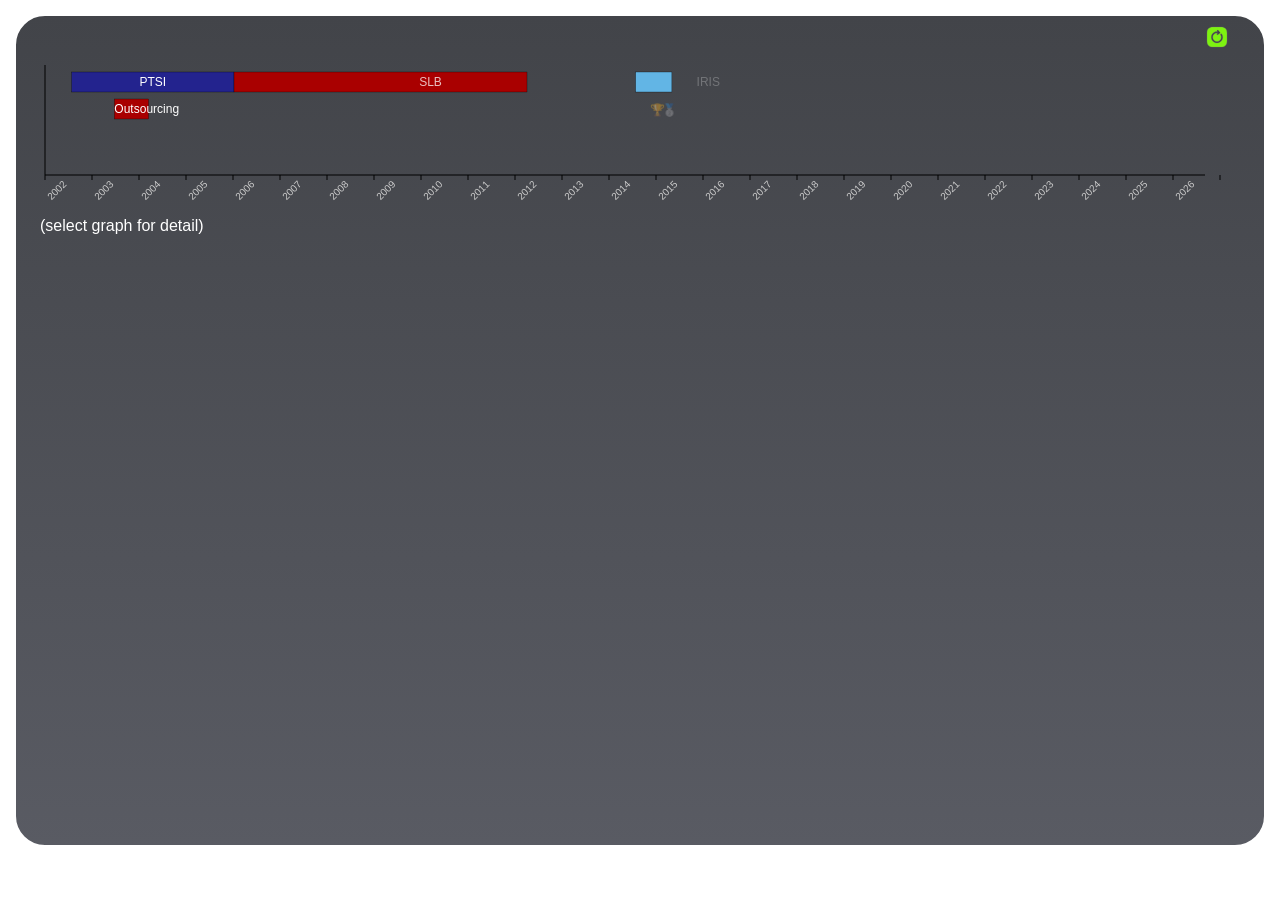
==== commit a89ce5b5: "Updates" ====
--- a/experienceRaphaelJS.html
+++ b/experienceRaphaelJS.html
@@ -153,8 +153,9 @@
 			var desc = WrapText(projectsText, maxTextWidth);
 			
 			var posLoc = workExperienceLabelPosY - 40 - ((loc.split("\n").length/2) * (12)) + (loc.split("\n").length * (16));
-			var posDesc = workExperienceLabelPosY -
-				((desc.split("\n").length/2) * (12)) + (desc.split("\n").length * (12 + 1));
+			// var posDesc = workExperienceLabelPosY -
+			// 	((desc.split("\n").length/2) * (12)) + (desc.split("\n").length * (12 + 1));
+			var posDesc = posLoc + 70;
 			if (loc.split("\n").length > 1)
 				posDesc += (loc.split("\n").length * 12);
 
